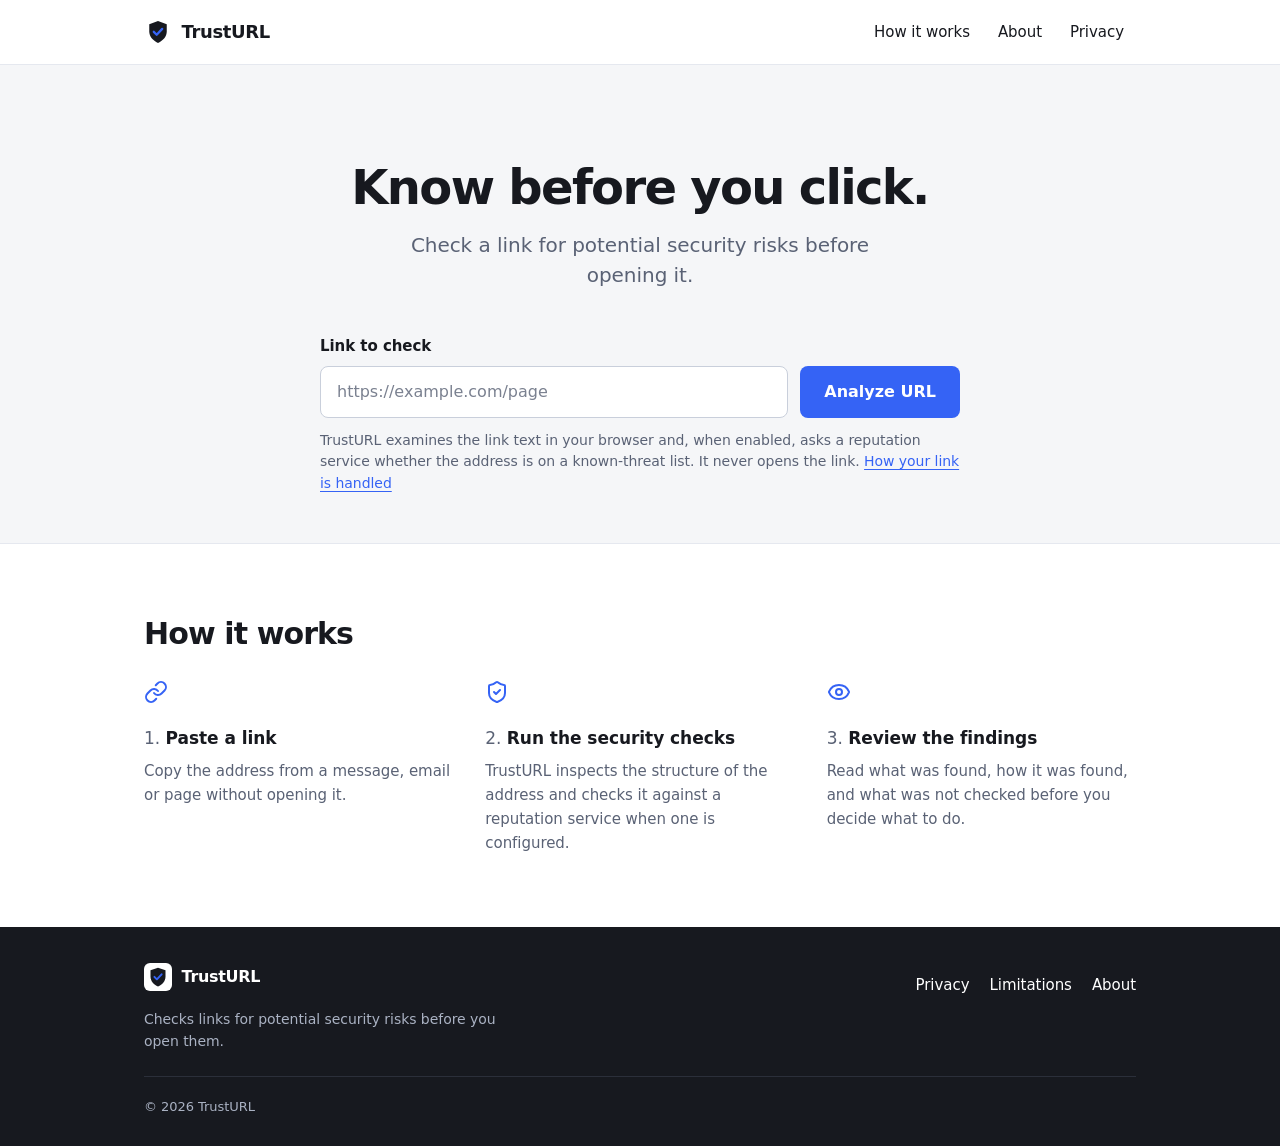
==== index.html @ 1fcb6b91 "Initial commit - TrustURL" ====
<!doctype html>
<html lang="en">
<head>
<meta charset="utf-8">
<meta name="viewport" content="width=device-width, initial-scale=1">
<title>TrustURL: Know before you click</title>
<meta name="description" content="Check a link for potential security risks before opening it.">
<link rel="icon" href="assets/icons/logo.svg" type="image/svg+xml">
<link rel="stylesheet" href="assets/css/styles.css">
<script type="module" src="assets/js/app.js"></script>
</head>
<body>
<a class="skip-link" href="#main">Skip to content</a>
<header class="site-header">
  <div class="container">
    <a class="brand" href="index.html"><img src="assets/icons/logo.svg" alt="" width="28" height="28"><span>TrustURL</span></a>
    <nav class="nav" aria-label="Main">
      <a href="index.html#how-it-works">How it works</a>
      <a href="about.html">About</a>
      <a href="privacy.html">Privacy</a>
    </nav>
  </div>
</header>
<main id="main">
  <section class="hero" aria-labelledby="page-title">
    <div class="narrow">
      <h1 id="page-title">Know before you click.</h1>
      <p class="lede">Check a link for potential security risks before opening it.</p>
      <form id="url-form" class="analyzer" novalidate>
        <label for="url-input">Link to check</label>
        <div class="field-row">
          <input id="url-input" name="url" type="text" inputmode="url" autocomplete="off" autocapitalize="off" autocorrect="off" spellcheck="false" maxlength="2048" placeholder="https://example.com/page" aria-describedby="url-help url-error">
          <button id="analyze-btn" class="btn" type="submit"><span class="btn-icon" aria-hidden="true"></span><span class="btn-label">Analyze URL</span></button>
        </div>
        <p id="url-error" class="error" role="alert" hidden></p>
        <p id="url-help" class="helper">TrustURL examines the link text in your browser and, when enabled, asks a reputation service whether the address is on a known-threat list. It never opens the link. <a href="privacy.html">How your link is handled</a></p>
      </form>
    </div>
  </section>
  <p id="status" class="visually-hidden" role="status" aria-live="polite"></p>
  <div class="report-wrap">
    <div id="report" class="report" tabindex="-1" aria-label="Analysis report" hidden></div>
  </div>
  <section id="how-it-works" class="section" aria-labelledby="how-title">
    <div class="container">
      <h2 id="how-title" class="section-title">How it works</h2>
      <ol class="steps">
        <li class="step"><svg class="icon" viewBox="0 0 24 24" aria-hidden="true" focusable="false"><path d="M10 13a5 5 0 0 0 7.54.54l3-3a5 5 0 0 0-7.07-7.07l-1.72 1.71"/><path d="M14 11a5 5 0 0 0-7.54-.54l-3 3a5 5 0 0 0 7.07 7.07l1.71-1.71"/></svg><h3>Paste a link</h3><p>Copy the address from a message, email or page without opening it.</p></li>
        <li class="step"><svg class="icon" viewBox="0 0 24 24" aria-hidden="true" focusable="false"><path d="M20 13c0 5-3.5 7.5-7.66 8.95a1 1 0 0 1-.67-.01C7.5 20.5 4 18 4 13V6a1 1 0 0 1 1-1c2 0 4.5-1.2 6.24-2.72a1.17 1.17 0 0 1 1.52 0C14.51 3.81 17 5 19 5a1 1 0 0 1 1 1z"/><path d="m9 12 2 2 4-4"/></svg><h3>Run the security checks</h3><p>TrustURL inspects the structure of the address and checks it against a reputation service when one is configured.</p></li>
        <li class="step"><svg class="icon" viewBox="0 0 24 24" aria-hidden="true" focusable="false"><path d="M2.06 12.35a1 1 0 0 1 0-.7 10.75 10.75 0 0 1 19.88 0 1 1 0 0 1 0 .7 10.75 10.75 0 0 1-19.88 0"/><path d="M15 12a3 3 0 1 1-6 0 3 3 0 0 1 6 0z"/></svg><h3>Review the findings</h3><p>Read what was found, how it was found, and what was not checked before you decide what to do.</p></li>
      </ol>
    </div>
  </section>
</main>
<footer class="site-footer">
  <div class="container">
    <div class="footer-top">
      <div class="footer-brand">
        <a class="brand" href="index.html"><img src="assets/icons/logo.svg" alt="" width="24" height="24"><span>TrustURL</span></a>
        <p>Checks links for potential security risks before you open them.</p>
      </div>
      <nav class="footer-links" aria-label="Footer">
        <a href="privacy.html">Privacy</a>
        <a href="about.html#limitations">Limitations</a>
        <a href="about.html">About</a>
      </nav>
    </div>
    <p class="copyright">&copy; <span data-year>2026</span> TrustURL</p>
  </div>
</footer>
</body>
</html>
---- assets/css/styles.css ----
/* TrustURL styles. Brand colors are defined once in :root and reused everywhere. */
:root {
  --graphite: #17191F;
  --bg: #F5F6F8;
  --blue: #3563F5;
  --blue-dark: #284FD6;
  --white: #FFFFFF;
  --gray: #737B8C;        /* secondary gray: icons, decorative text */
  --gray-text: #5A6275;   /* darker step of the same gray for small text (WCAG AA on #F5F6F8) */
  --border: #E5E8EF;

  /* Security status colors: used only for findings, always paired with a text label. */
  --ok: #137A4B;  --ok-bg: #E9F6EF;
  --warn: #B45309; --warn-bg: #FEF3E2;
  --risk: #B42318; --risk-bg: #FDECEA;

  --font: Inter, ui-sans-serif, system-ui, -apple-system, "Segoe UI", Roboto, "Helvetica Neue", Arial, sans-serif;
  --radius: 8px;
  --space: 1rem;
  --wrap: 62rem;
  --narrow: 40rem;
}

*, *::before, *::after { box-sizing: border-box; }
html { -webkit-text-size-adjust: 100%; scroll-behavior: smooth; }
body {
  margin: 0; background: var(--bg); color: var(--graphite);
  font: 400 1rem/1.6 var(--font); letter-spacing: -0.003em;
  min-height: 100vh; display: flex; flex-direction: column;
  overflow-wrap: anywhere;
}
main { flex: 1; }
img, svg { max-width: 100%; }
a { color: var(--blue); text-underline-offset: 0.18em; }
a:hover { color: var(--blue-dark); }
:focus-visible { outline: 3px solid var(--blue); outline-offset: 2px; border-radius: 4px; }
.visually-hidden { position: absolute; width: 1px; height: 1px; overflow: hidden; clip: rect(0 0 0 0); white-space: nowrap; }
.skip-link { position: absolute; left: 1rem; top: -4rem; background: var(--graphite); color: var(--white); padding: .6rem 1rem; border-radius: var(--radius); z-index: 10; }
.skip-link:focus { top: 1rem; color: var(--white); }

.container { width: min(100% - 2rem, var(--wrap)); margin-inline: auto; }
.narrow { width: min(100% - 2rem, var(--narrow)); margin-inline: auto; }
.report-wrap { width: min(100% - 2rem, 48rem); margin-inline: auto; }

.icon { width: 1.25rem; height: 1.25rem; flex: none; fill: none; stroke: currentColor; stroke-width: 2; stroke-linecap: round; stroke-linejoin: round; }

/* Header */
.site-header { background: var(--white); border-bottom: 1px solid var(--border); }
.site-header .container { display: flex; align-items: center; justify-content: space-between; gap: 1rem; min-height: 4rem; flex-wrap: wrap; padding-block: .5rem; }
.brand { display: inline-flex; align-items: center; gap: .6rem; color: var(--graphite); text-decoration: none; font-weight: 650; font-size: 1.125rem; letter-spacing: -0.02em; }
.brand:hover { color: var(--graphite); }
.brand img { width: 1.75rem; height: 1.75rem; display: block; }
.nav { display: flex; gap: .25rem; flex-wrap: wrap; }
.nav a { color: var(--graphite); text-decoration: none; font-size: .9375rem; font-weight: 500; padding: .6rem .75rem; border-radius: var(--radius); min-height: 2.75rem; display: inline-flex; align-items: center; }
.nav a:hover { background: var(--bg); color: var(--graphite); }
.nav a[aria-current="page"] { color: var(--blue); }

/* Hero and form */
.hero { padding: clamp(3rem, 9vw, 6rem) 0 clamp(2rem, 5vw, 3rem); text-align: center; }
h1 { margin: 0; font-size: clamp(2.125rem, 5.5vw, 3rem); line-height: 1.1; font-weight: 700; letter-spacing: -0.035em; }
.lede { margin: 1rem auto 0; max-width: 32rem; color: var(--gray-text); font-size: clamp(1.0625rem, 2.4vw, 1.25rem); line-height: 1.5; }
.analyzer { margin-top: clamp(2rem, 5vw, 2.75rem); text-align: left; }
.analyzer label { display: block; font-size: .9375rem; font-weight: 600; margin-bottom: .5rem; }
.field-row { display: flex; gap: .75rem; }
.field-row input { flex: 1; min-width: 0; height: 3.25rem; padding: 0 1rem; font: inherit; color: var(--graphite); background: var(--white); border: 1px solid #C9CFDB; border-radius: var(--radius); }
.field-row input::placeholder { color: var(--gray-text); opacity: .8; }
.field-row input:hover { border-color: var(--gray); }
.field-row input:focus-visible { outline: 3px solid rgba(53, 99, 245, .35); outline-offset: 0; border-color: var(--blue); }
.field-row input[aria-invalid="true"] { border-color: var(--risk); }
.btn { display: inline-flex; align-items: center; justify-content: center; gap: .5rem; height: 3.25rem; min-width: 9.5rem; padding: 0 1.5rem; font: inherit; font-weight: 600; color: var(--white); background: var(--blue); border: 0; border-radius: var(--radius); cursor: pointer; transition: background-color .15s; }
.btn:hover { background: var(--blue-dark); }
.btn:active { background: #1F3FB0; transform: translateY(1px); }
.btn:disabled { cursor: progress; background: var(--blue); opacity: .75; }
.btn .btn-icon { display: none; }
.btn.is-loading .btn-icon { display: inline-flex; }
.spin { animation: spin .9s linear infinite; }
@keyframes spin { to { transform: rotate(360deg); } }
.error { margin: .625rem 0 0; color: var(--risk); font-size: .9375rem; font-weight: 500; }
.helper { margin: .75rem 0 0; color: var(--gray-text); font-size: .875rem; line-height: 1.55; }

/* Report */
.report { padding-bottom: 3rem; display: grid; gap: 1rem; outline: none; }
.report[hidden] { display: none; }
.card { background: var(--white); border: 1px solid var(--border); border-radius: var(--radius); padding: clamp(1.125rem, 3vw, 1.75rem); }
.card-title { margin: 0 0 1rem; font-size: 1.0625rem; font-weight: 650; letter-spacing: -0.01em; }
.section-label { margin: 0 0 .125rem; font-size: .875rem; color: var(--gray-text); font-weight: 500; }
.overall { border-left: 4px solid var(--gray); }
.overall-head { display: flex; gap: .875rem; align-items: flex-start; }
.overall-icon { width: 2rem; height: 2rem; margin-top: .25rem; color: var(--gray-text); }
.overall-title { margin: 0; font-size: clamp(1.375rem, 3.5vw, 1.75rem); line-height: 1.2; font-weight: 700; letter-spacing: -0.025em; }
.overall-summary { margin: .875rem 0 0; color: var(--graphite); max-width: 42rem; }
.overall.tone-ok { border-left-color: var(--ok); } .overall.tone-ok .overall-icon { color: var(--ok); }
.overall.tone-warn { border-left-color: var(--warn); } .overall.tone-warn .overall-icon { color: var(--warn); }
.overall.tone-risk { border-left-color: var(--risk); } .overall.tone-risk .overall-icon { color: var(--risk); }

.checks { list-style: none; margin: 0; padding: 0; }
.check { display: flex; gap: .875rem; padding: 1rem 0; border-top: 1px solid var(--border); }
.check:first-child { border-top: 0; padding-top: 0; }
.check:last-child { padding-bottom: 0; }
.check-icon { color: var(--gray); margin-top: .125rem; }
.check-body { flex: 1; min-width: 0; }
.check-row { display: flex; justify-content: space-between; align-items: center; gap: .5rem 1rem; flex-wrap: wrap; }
.check-title { margin: 0; font-size: 1rem; font-weight: 600; }
.check-summary { margin: .25rem 0 0; color: var(--graphite); font-size: .9375rem; }
.check-source { margin: .375rem 0 0; color: var(--gray-text); font-size: .8125rem; }
.badge { display: inline-flex; align-items: center; gap: .3rem; padding: .15rem .6rem .15rem .45rem; border-radius: 999px; font-size: .8125rem; font-weight: 600; background: var(--bg); color: var(--gray-text); border: 1px solid var(--border); }
.badge .icon { width: 1rem; height: 1rem; }
.status-ok .badge { background: var(--ok-bg); color: var(--ok); border-color: transparent; }
.status-warn .badge { background: var(--warn-bg); color: var(--warn); border-color: transparent; }
.status-risk .badge { background: var(--risk-bg); color: var(--risk); border-color: transparent; }

.details { margin: 0; }
.detail-row { display: grid; grid-template-columns: 11rem 1fr; gap: .25rem 1rem; padding: .625rem 0; border-top: 1px solid var(--border); font-size: .9375rem; }
.detail-row:first-child { border-top: 0; padding-top: 0; }
.detail-row dt { color: var(--gray-text); }
.detail-row dd { margin: 0; font-family: ui-monospace, SFMono-Regular, Menlo, Consolas, monospace; font-size: .875rem; word-break: break-all; }
.next-steps { margin: 0; padding-left: 1.25rem; display: grid; gap: .5rem; }
.next-steps li::marker { color: var(--blue); }

/* How it works */
.section { padding: clamp(2.5rem, 7vw, 4.5rem) 0; border-top: 1px solid var(--border); background: var(--white); }
h2.section-title { margin: 0 0 1.75rem; font-size: clamp(1.5rem, 3.5vw, 1.875rem); letter-spacing: -0.03em; line-height: 1.2; }
.steps { list-style: none; margin: 0; padding: 0; display: grid; grid-template-columns: repeat(3, 1fr); gap: 2rem; counter-reset: step; }
.step .icon { width: 1.5rem; height: 1.5rem; color: var(--blue); }
.step h3 { margin: .875rem 0 .375rem; font-size: 1.0625rem; font-weight: 650; }
.step h3::before { counter-increment: step; content: counter(step) ". "; color: var(--gray-text); font-weight: 500; }
.step p { margin: 0; color: var(--gray-text); font-size: .9375rem; }

/* Content pages */
.page { padding: clamp(2.5rem, 7vw, 4.5rem) 0 clamp(3rem, 8vw, 5rem); }
.prose { width: min(100% - 2rem, 42rem); margin-inline: auto; }
.prose h1 { font-size: clamp(1.875rem, 4.5vw, 2.5rem); }
.prose h2 { margin: 2.25rem 0 .5rem; font-size: 1.3125rem; letter-spacing: -0.02em; line-height: 1.3; }
.prose p, .prose li { color: var(--graphite); }
.prose ul { padding-left: 1.25rem; }
.prose .meta { color: var(--gray-text); font-size: .9375rem; margin-top: .75rem; }
.not-found { text-align: center; }
.not-found .btn { margin-top: 1.5rem; text-decoration: none; }
.not-found .btn:hover { color: var(--white); }

/* Footer */
.site-footer { background: var(--graphite); color: #C9CFDB; padding: 2.25rem 0 1.75rem; font-size: .9375rem; }
.footer-top { display: flex; justify-content: space-between; gap: 1.5rem 3rem; flex-wrap: wrap; }
.footer-brand .brand { color: var(--white); font-size: 1rem; }
.footer-brand .brand img { background: var(--white); border-radius: 6px; padding: 2px; }
.footer-brand p { margin: .625rem 0 0; max-width: 24rem; color: #AAB2C3; font-size: .875rem; }
.footer-links { display: flex; gap: .25rem 1.25rem; flex-wrap: wrap; align-content: flex-start; }
.footer-links a { color: var(--white); text-decoration: none; padding: .5rem 0; min-height: 2.75rem; display: inline-flex; align-items: center; }
.footer-links a:hover { text-decoration: underline; color: var(--white); }
.site-footer :focus-visible { outline-color: #8FA8FF; }
.copyright { margin: 1.5rem 0 0; padding-top: 1.25rem; border-top: 1px solid #2B2F3A; color: #AAB2C3; font-size: .8125rem; }

@media (max-width: 40rem) {
  .field-row { flex-direction: column; }
  .btn { width: 100%; }
  .steps { grid-template-columns: 1fr; gap: 1.5rem; }
  .detail-row { grid-template-columns: 1fr; gap: 0; }
  .site-header .container { justify-content: center; }
  .overall-icon { width: 1.75rem; height: 1.75rem; }
}
@media (prefers-reduced-motion: reduce) {
  html { scroll-behavior: auto; }
  .spin { animation: none; }
  .btn { transition: none; }
}
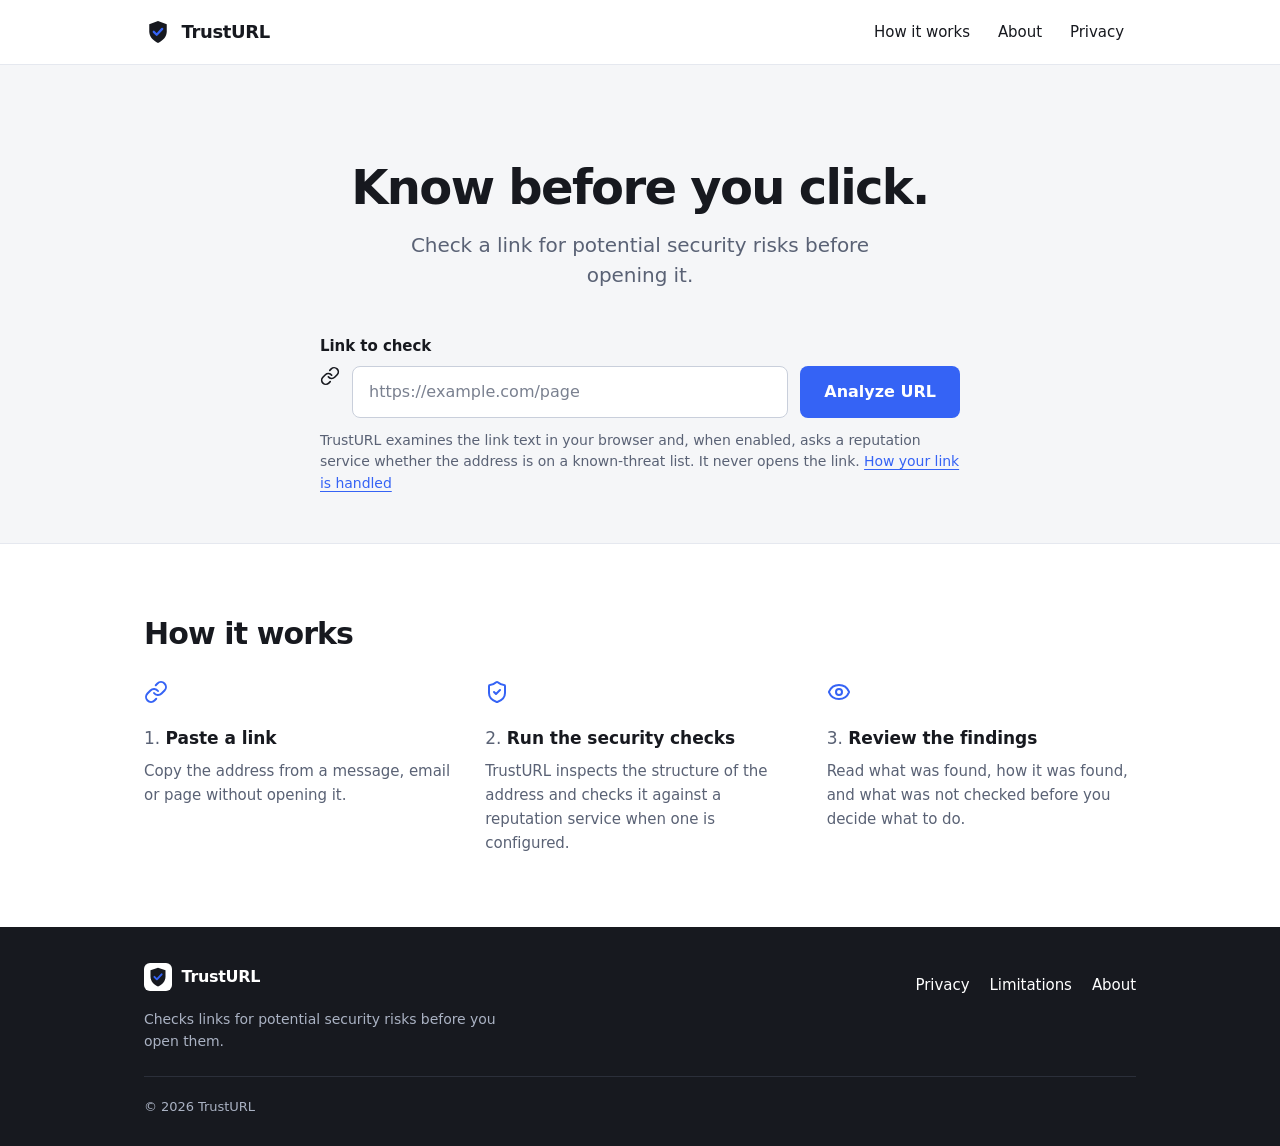
==== commit f6336232: "Update index.html" ====
--- a/index.html
+++ b/index.html
@@ -29,8 +29,9 @@
       <form id="url-form" class="analyzer" novalidate>
         <label for="url-input">Link to check</label>
         <div class="field-row">
-          <input id="url-input" name="url" type="text" inputmode="url" autocomplete="off" autocapitalize="off" autocorrect="off" spellcheck="false" maxlength="2048" placeholder="https://example.com/page" aria-describedby="url-help url-error">
-          <button id="analyze-btn" class="btn" type="submit"><span class="btn-icon" aria-hidden="true"></span><span class="btn-label">Analyze URL</span></button>
+  <span class="field-icon" aria-hidden="true"><svg class="icon" viewBox="0 0 24 24" focusable="false"><path d="M10 13a5 5 0 0 0 7.54.54l3-3a5 5 0 0 0-7.07-7.07l-1.72 1.71"/><path d="M14 11a5 5 0 0 0-7.54-.54l-3 3a5 5 0 0 0 7.07 7.07l1.71-1.71"/></svg></span>
+  <input id="url-input" name="url" type="text" inputmode="url" autocomplete="off" autocapitalize="off" autocorrect="off" spellcheck="false" maxlength="2048" placeholder="https://example.com/page" aria-describedby="url-help url-error">
+  <button id="analyze-btn" class="btn" type="submit"><span class="btn-icon" aria-hidden="true"></span><span class="btn-label">Analyze URL</span></button>
         </div>
         <p id="url-error" class="error" role="alert" hidden></p>
         <p id="url-help" class="helper">TrustURL examines the link text in your browser and, when enabled, asks a reputation service whether the address is on a known-threat list. It never opens the link. <a href="privacy.html">How your link is handled</a></p>
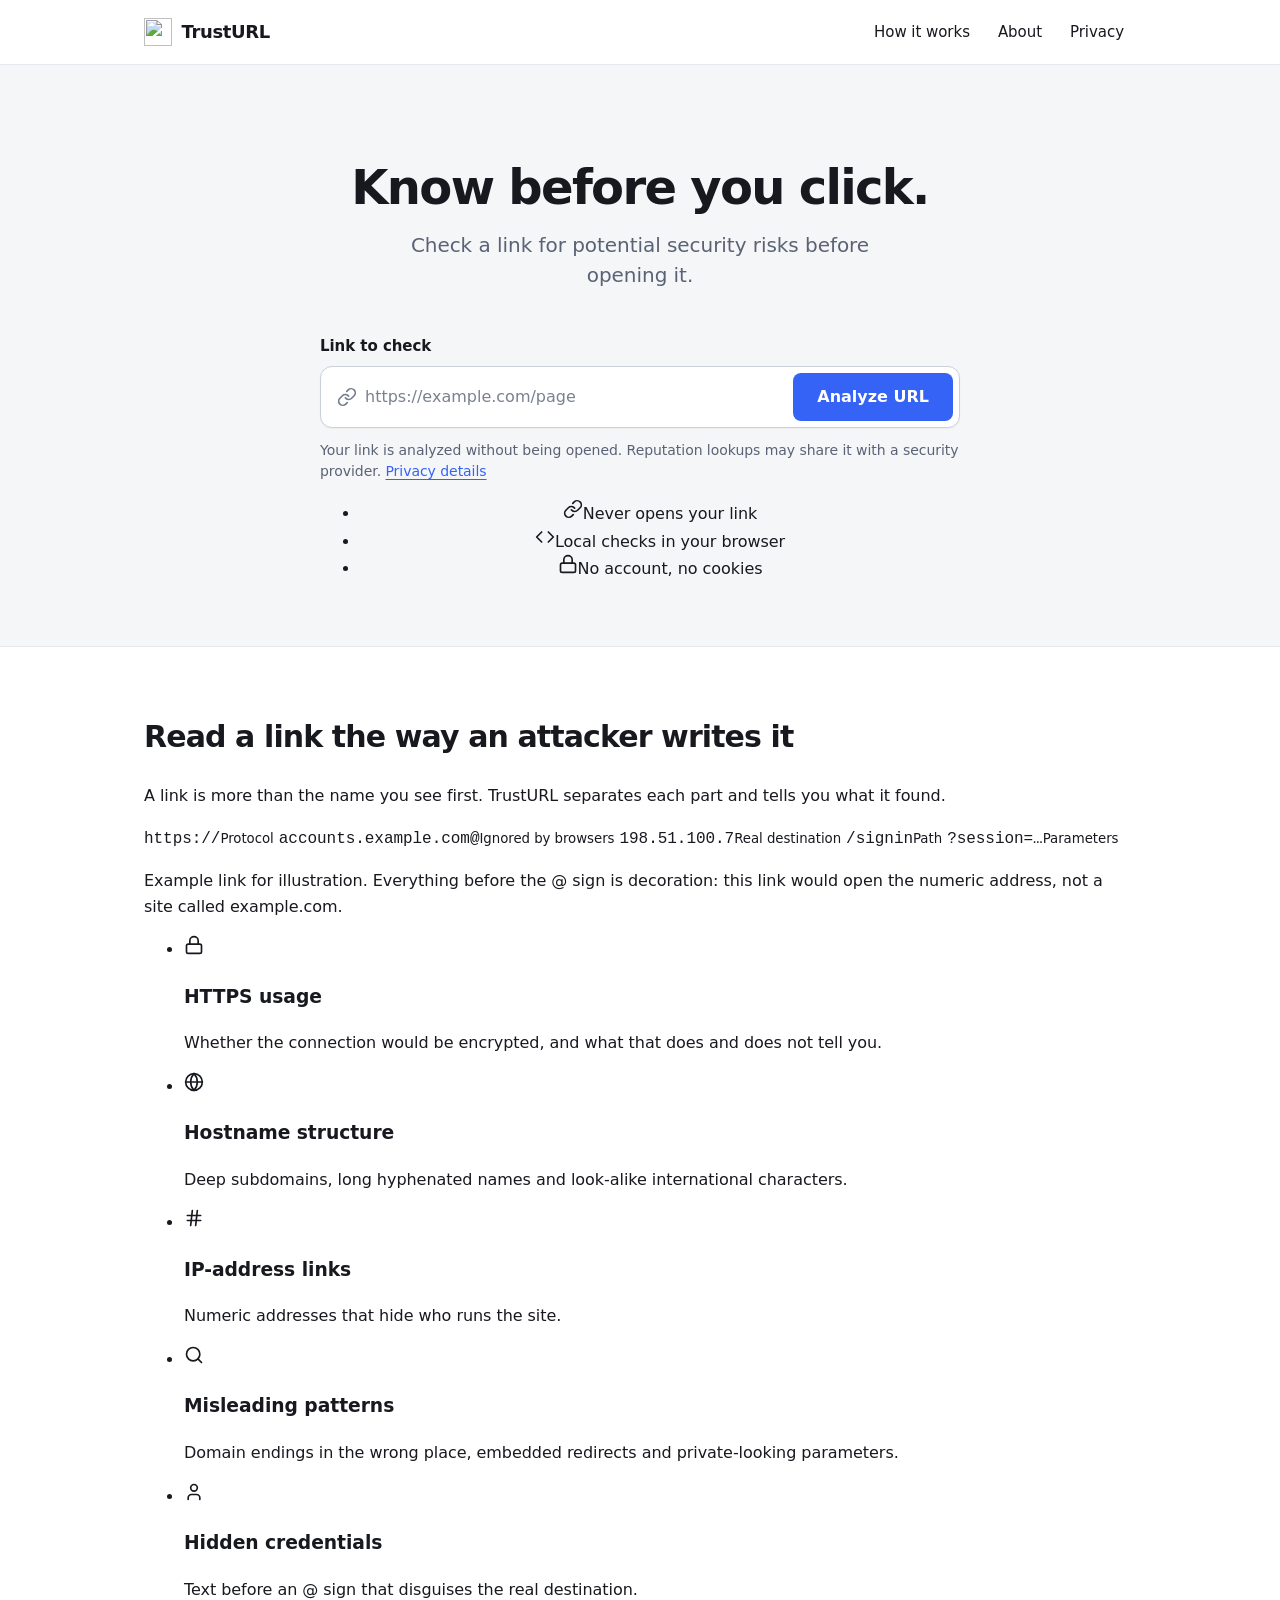
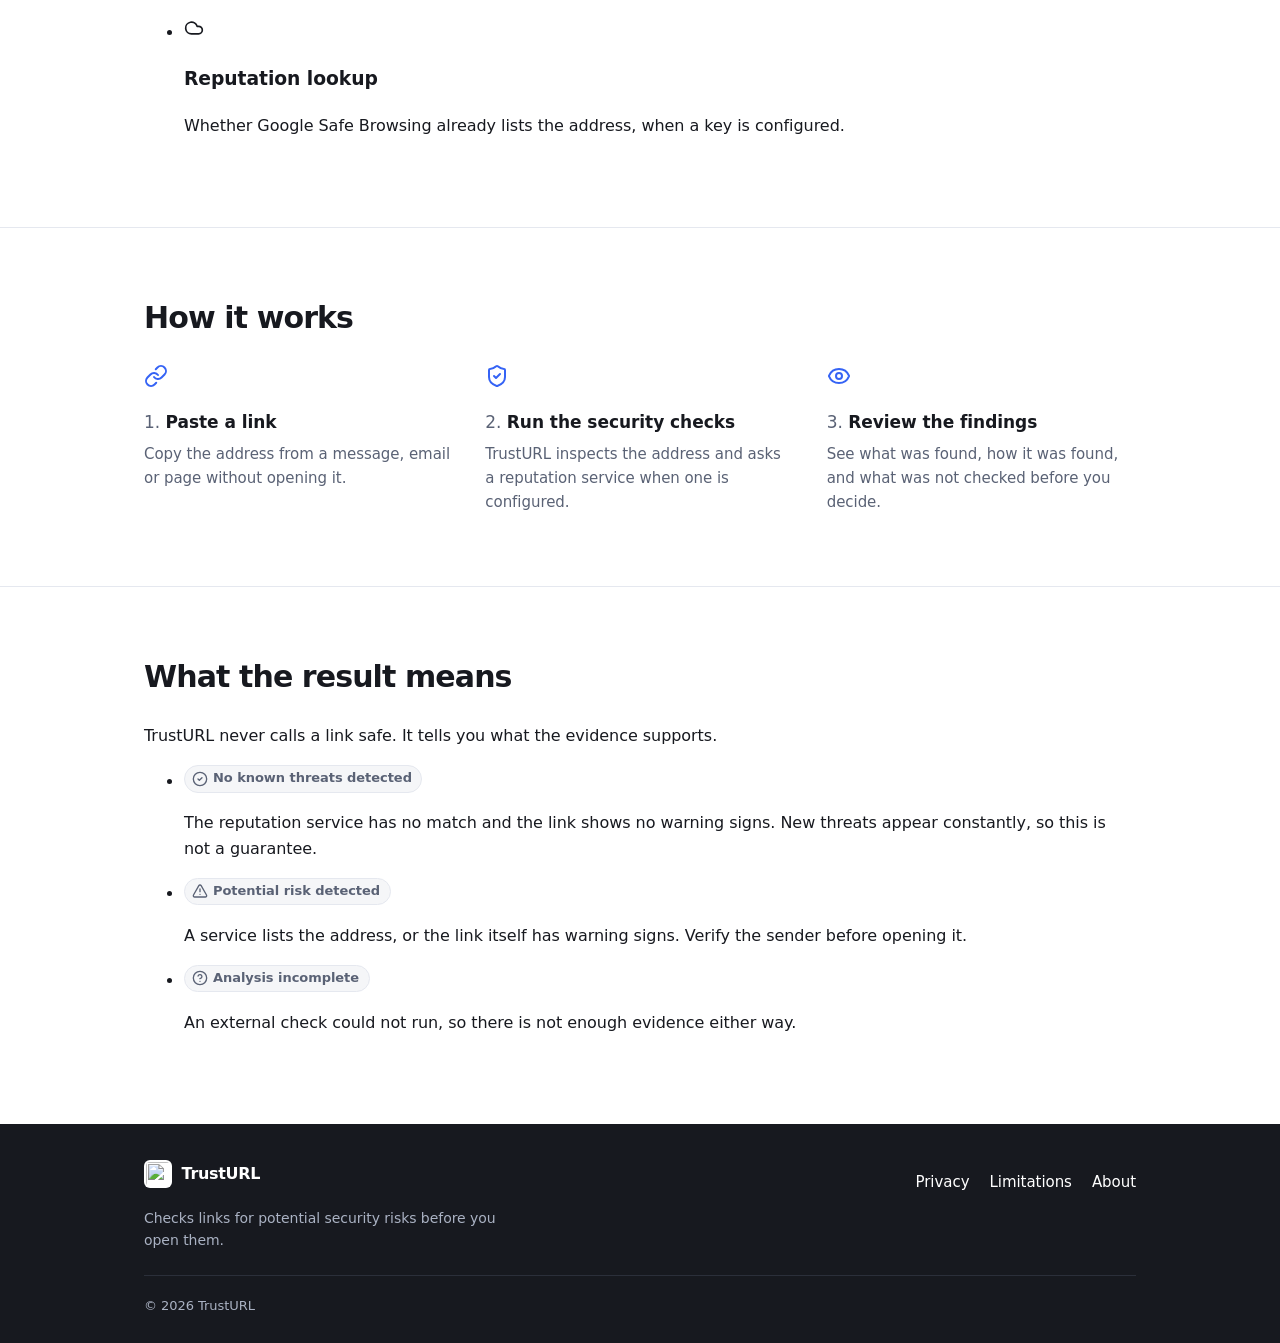
==== commit 1fd5daee: "Update index.html" ====
--- a/index.html
+++ b/index.html
@@ -13,7 +13,7 @@
 <a class="skip-link" href="#main">Skip to content</a>
 <header class="site-header">
   <div class="container">
-    <a class="brand" href="index.html"><img src="assets/icons/logo.svg" alt="" width="28" height="28"><span>TrustURL</span></a>
+    <a class="brand" href="index.html"><img src="assets/icons/logo-light.svg" alt="" width="28" height="28"><span>TrustURL</span></a>
     <nav class="nav" aria-label="Main">
       <a href="index.html#how-it-works">How it works</a>
       <a href="about.html">About</a>
@@ -29,27 +29,74 @@
       <form id="url-form" class="analyzer" novalidate>
         <label for="url-input">Link to check</label>
         <div class="field-row">
-  <span class="field-icon" aria-hidden="true"><svg class="icon" viewBox="0 0 24 24" focusable="false"><path d="M10 13a5 5 0 0 0 7.54.54l3-3a5 5 0 0 0-7.07-7.07l-1.72 1.71"/><path d="M14 11a5 5 0 0 0-7.54-.54l-3 3a5 5 0 0 0 7.07 7.07l1.71-1.71"/></svg></span>
-  <input id="url-input" name="url" type="text" inputmode="url" autocomplete="off" autocapitalize="off" autocorrect="off" spellcheck="false" maxlength="2048" placeholder="https://example.com/page" aria-describedby="url-help url-error">
-  <button id="analyze-btn" class="btn" type="submit"><span class="btn-icon" aria-hidden="true"></span><span class="btn-label">Analyze URL</span></button>
+          <span class="field-icon" aria-hidden="true"><svg class="icon" viewBox="0 0 24 24" aria-hidden="true" focusable="false"><path d="M10 13a5 5 0 0 0 7.54.54l3-3a5 5 0 0 0-7.07-7.07l-1.72 1.71"/><path d="M14 11a5 5 0 0 0-7.54-.54l-3 3a5 5 0 0 0 7.07 7.07l1.71-1.71"/></svg></span>
+          <input id="url-input" name="url" type="text" inputmode="url" autocomplete="off" autocapitalize="off" autocorrect="off" spellcheck="false" maxlength="2048" placeholder="https://example.com/page" aria-describedby="url-help url-error">
+          <button id="analyze-btn" class="btn" type="submit"><span class="btn-icon" aria-hidden="true"></span><span class="btn-label">Analyze URL</span></button>
         </div>
         <p id="url-error" class="error" role="alert" hidden></p>
-        <p id="url-help" class="helper">TrustURL examines the link text in your browser and, when enabled, asks a reputation service whether the address is on a known-threat list. It never opens the link. <a href="privacy.html">How your link is handled</a></p>
+        <p id="url-help" class="helper">Your link is analyzed without being opened. Reputation lookups may share it with a security provider. <a href="privacy.html">Privacy details</a></p>
       </form>
+      <ul class="trust">
+        <li><svg class="icon" viewBox="0 0 24 24" aria-hidden="true" focusable="false"><path d="M10 13a5 5 0 0 0 7.54.54l3-3a5 5 0 0 0-7.07-7.07l-1.72 1.71"/><path d="M14 11a5 5 0 0 0-7.54-.54l-3 3a5 5 0 0 0 7.07 7.07l1.71-1.71"/></svg>Never opens your link</li>
+        <li><svg class="icon" viewBox="0 0 24 24" aria-hidden="true" focusable="false"><path d="m16 18 6-6-6-6"/><path d="m8 6-6 6 6 6"/></svg>Local checks in your browser</li>
+        <li><svg class="icon" viewBox="0 0 24 24" aria-hidden="true" focusable="false"><path d="M5 11h14a2 2 0 0 1 2 2v7a2 2 0 0 1-2 2H5a2 2 0 0 1-2-2v-7a2 2 0 0 1 2-2z"/><path d="M7 11V7a5 5 0 0 1 10 0v4"/></svg>No account, no cookies</li>
+      </ul>
     </div>
   </section>
   <p id="status" class="visually-hidden" role="status" aria-live="polite"></p>
   <div class="report-wrap">
     <div id="report" class="report" tabindex="-1" aria-label="Analysis report" hidden></div>
   </div>
-  <section id="how-it-works" class="section" aria-labelledby="how-title">
+
+  <section id="what-we-check" class="section" aria-labelledby="check-title">
     <div class="container">
-      <h2 id="how-title" class="section-title">How it works</h2>
+      <div class="section-head">
+        <h2 id="check-title" class="section-title">Read a link the way an attacker writes it</h2>
+        <p class="section-intro">A link is more than the name you see first. TrustURL separates each part and tells you what it found.</p>
+      </div>
+      <div class="anatomy">
+        <div class="url-line" role="img" aria-label="Example link split into protocol, text before the at sign, real destination, path and parameters">
+          <span class="seg"><code>https://</code><small>Protocol</small></span>
+          <span class="seg is-key"><code>accounts.example.com@</code><small>Ignored by browsers</small></span>
+          <span class="seg is-key"><code>198.51.100.7</code><small>Real destination</small></span>
+          <span class="seg"><code>/signin</code><small>Path</small></span>
+          <span class="seg"><code>?session=&hellip;</code><small>Parameters</small></span>
+        </div>
+        <p class="anatomy-note">Example link for illustration. Everything before the @ sign is decoration: this link would open the numeric address, not a site called example.com.</p>
+      </div>
+      <ul class="features">
+        <li class="feature"><span class="tile"><svg class="icon" viewBox="0 0 24 24" aria-hidden="true" focusable="false"><path d="M5 11h14a2 2 0 0 1 2 2v7a2 2 0 0 1-2 2H5a2 2 0 0 1-2-2v-7a2 2 0 0 1 2-2z"/><path d="M7 11V7a5 5 0 0 1 10 0v4"/></svg></span><h3>HTTPS usage</h3><p>Whether the connection would be encrypted, and what that does and does not tell you.</p></li>
+        <li class="feature"><span class="tile"><svg class="icon" viewBox="0 0 24 24" aria-hidden="true" focusable="false"><path d="M22 12a10 10 0 1 1-20 0 10 10 0 0 1 20 0z"/><path d="M12 2a14.5 14.5 0 0 0 0 20 14.5 14.5 0 0 0 0-20"/><path d="M2 12h20"/></svg></span><h3>Hostname structure</h3><p>Deep subdomains, long hyphenated names and look-alike international characters.</p></li>
+        <li class="feature"><span class="tile"><svg class="icon" viewBox="0 0 24 24" aria-hidden="true" focusable="false"><path d="M4 9h16"/><path d="M4 15h16"/><path d="M10 3 8 21"/><path d="M16 3l-2 18"/></svg></span><h3>IP-address links</h3><p>Numeric addresses that hide who runs the site.</p></li>
+        <li class="feature"><span class="tile"><svg class="icon" viewBox="0 0 24 24" aria-hidden="true" focusable="false"><path d="M19 11a8 8 0 1 1-16 0 8 8 0 0 1 16 0z"/><path d="m21 21-4.3-4.3"/></svg></span><h3>Misleading patterns</h3><p>Domain endings in the wrong place, embedded redirects and private-looking parameters.</p></li>
+        <li class="feature"><span class="tile"><svg class="icon" viewBox="0 0 24 24" aria-hidden="true" focusable="false"><path d="M19 21v-2a4 4 0 0 0-4-4H9a4 4 0 0 0-4 4v2"/><path d="M16 7a4 4 0 1 1-8 0 4 4 0 0 1 8 0z"/></svg></span><h3>Hidden credentials</h3><p>Text before an @ sign that disguises the real destination.</p></li>
+        <li class="feature"><span class="tile"><svg class="icon" viewBox="0 0 24 24" aria-hidden="true" focusable="false"><path d="M17.5 19H9a7 7 0 1 1 6.71-9h1.79a4.5 4.5 0 1 1 0 9Z"/></svg></span><h3>Reputation lookup</h3><p>Whether Google Safe Browsing already lists the address, when a key is configured.</p></li>
+      </ul>
+    </div>
+  </section>
+
+  <section id="how-it-works" class="section alt" aria-labelledby="how-title">
+    <div class="container">
+      <div class="section-head"><h2 id="how-title" class="section-title">How it works</h2></div>
       <ol class="steps">
-        <li class="step"><svg class="icon" viewBox="0 0 24 24" aria-hidden="true" focusable="false"><path d="M10 13a5 5 0 0 0 7.54.54l3-3a5 5 0 0 0-7.07-7.07l-1.72 1.71"/><path d="M14 11a5 5 0 0 0-7.54-.54l-3 3a5 5 0 0 0 7.07 7.07l1.71-1.71"/></svg><h3>Paste a link</h3><p>Copy the address from a message, email or page without opening it.</p></li>
-        <li class="step"><svg class="icon" viewBox="0 0 24 24" aria-hidden="true" focusable="false"><path d="M20 13c0 5-3.5 7.5-7.66 8.95a1 1 0 0 1-.67-.01C7.5 20.5 4 18 4 13V6a1 1 0 0 1 1-1c2 0 4.5-1.2 6.24-2.72a1.17 1.17 0 0 1 1.52 0C14.51 3.81 17 5 19 5a1 1 0 0 1 1 1z"/><path d="m9 12 2 2 4-4"/></svg><h3>Run the security checks</h3><p>TrustURL inspects the structure of the address and checks it against a reputation service when one is configured.</p></li>
-        <li class="step"><svg class="icon" viewBox="0 0 24 24" aria-hidden="true" focusable="false"><path d="M2.06 12.35a1 1 0 0 1 0-.7 10.75 10.75 0 0 1 19.88 0 1 1 0 0 1 0 .7 10.75 10.75 0 0 1-19.88 0"/><path d="M15 12a3 3 0 1 1-6 0 3 3 0 0 1 6 0z"/></svg><h3>Review the findings</h3><p>Read what was found, how it was found, and what was not checked before you decide what to do.</p></li>
+        <li class="step"><span class="tile"><svg class="icon" viewBox="0 0 24 24" aria-hidden="true" focusable="false"><path d="M10 13a5 5 0 0 0 7.54.54l3-3a5 5 0 0 0-7.07-7.07l-1.72 1.71"/><path d="M14 11a5 5 0 0 0-7.54-.54l-3 3a5 5 0 0 0 7.07 7.07l1.71-1.71"/></svg></span><h3>Paste a link</h3><p>Copy the address from a message, email or page without opening it.</p></li>
+        <li class="step"><span class="tile"><svg class="icon" viewBox="0 0 24 24" aria-hidden="true" focusable="false"><path d="M20 13c0 5-3.5 7.5-7.66 8.95a1 1 0 0 1-.67-.01C7.5 20.5 4 18 4 13V6a1 1 0 0 1 1-1c2 0 4.5-1.2 6.24-2.72a1.17 1.17 0 0 1 1.52 0C14.51 3.81 17 5 19 5a1 1 0 0 1 1 1z"/><path d="m9 12 2 2 4-4"/></svg></span><h3>Run the security checks</h3><p>TrustURL inspects the address and asks a reputation service when one is configured.</p></li>
+        <li class="step"><span class="tile"><svg class="icon" viewBox="0 0 24 24" aria-hidden="true" focusable="false"><path d="M2.06 12.35a1 1 0 0 1 0-.7 10.75 10.75 0 0 1 19.88 0 1 1 0 0 1 0 .7 10.75 10.75 0 0 1-19.88 0"/><path d="M15 12a3 3 0 1 1-6 0 3 3 0 0 1 6 0z"/></svg></span><h3>Review the findings</h3><p>See what was found, how it was found, and what was not checked before you decide.</p></li>
       </ol>
+    </div>
+  </section>
+
+  <section class="section" aria-labelledby="result-title">
+    <div class="container">
+      <div class="section-head">
+        <h2 id="result-title" class="section-title">What the result means</h2>
+        <p class="section-intro">TrustURL never calls a link safe. It tells you what the evidence supports.</p>
+      </div>
+      <ul class="outcomes">
+        <li class="outcome"><span class="badge is-ok"><svg class="icon" viewBox="0 0 24 24" aria-hidden="true" focusable="false"><path d="M22 12a10 10 0 1 1-20 0 10 10 0 0 1 20 0z"/><path d="m9 12 2 2 4-4"/></svg>No known threats detected</span><p>The reputation service has no match and the link shows no warning signs. New threats appear constantly, so this is not a guarantee.</p></li>
+        <li class="outcome"><span class="badge is-warn"><svg class="icon" viewBox="0 0 24 24" aria-hidden="true" focusable="false"><path d="m21.73 18-8-14a2 2 0 0 0-3.48 0l-8 14A2 2 0 0 0 4 21h16a2 2 0 0 0 1.73-3"/><path d="M12 9v4"/><path d="M12 17h.01"/></svg>Potential risk detected</span><p>A service lists the address, or the link itself has warning signs. Verify the sender before opening it.</p></li>
+        <li class="outcome"><span class="badge"><svg class="icon" viewBox="0 0 24 24" aria-hidden="true" focusable="false"><path d="M22 12a10 10 0 1 1-20 0 10 10 0 0 1 20 0z"/><path d="M9.09 9a3 3 0 0 1 5.83 1c0 2-3 3-3 3"/><path d="M12 17h.01"/></svg>Analysis incomplete</span><p>An external check could not run, so there is not enough evidence either way.</p></li>
+      </ul>
     </div>
   </section>
 </main>
@@ -57,7 +104,7 @@
   <div class="container">
     <div class="footer-top">
       <div class="footer-brand">
-        <a class="brand" href="index.html"><img src="assets/icons/logo.svg" alt="" width="24" height="24"><span>TrustURL</span></a>
+        <a class="brand" href="index.html"><img src="assets/icons/logo-light.svg" alt="" width="24" height="24"><span>TrustURL</span></a>
         <p>Checks links for potential security risks before you open them.</p>
       </div>
       <nav class="footer-links" aria-label="Footer">
--- a/assets/css/styles.css
+++ b/assets/css/styles.css
@@ -61,12 +61,14 @@
 .lede { margin: 1rem auto 0; max-width: 32rem; color: var(--gray-text); font-size: clamp(1.0625rem, 2.4vw, 1.25rem); line-height: 1.5; }
 .analyzer { margin-top: clamp(2rem, 5vw, 2.75rem); text-align: left; }
 .analyzer label { display: block; font-size: .9375rem; font-weight: 600; margin-bottom: .5rem; }
-.field-row { display: flex; gap: .75rem; }
-.field-row input { flex: 1; min-width: 0; height: 3.25rem; padding: 0 1rem; font: inherit; color: var(--graphite); background: var(--white); border: 1px solid #C9CFDB; border-radius: var(--radius); }
+.field-row { display: flex; align-items: center; gap: .5rem; padding: .375rem .375rem .375rem 1rem; background: var(--white); border: 1px solid #C9CFDB; border-radius: 12px; box-shadow: 0 1px 2px rgba(23, 25, 31, .04); transition: border-color .15s, box-shadow .15s; }
+.field-row:hover { border-color: var(--gray); }
+.field-row:focus-within { border-color: var(--blue); box-shadow: 0 0 0 3px rgba(53, 99, 245, .2); }
+.field-row:has(input[aria-invalid="true"]) { border-color: var(--risk); }
+.field-icon { display: flex; color: var(--gray); }
+.field-row input { flex: 1; min-width: 0; height: 3rem; padding: 0; font: inherit; color: var(--graphite); background: transparent; border: 0; outline: none; }
 .field-row input::placeholder { color: var(--gray-text); opacity: .8; }
-.field-row input:hover { border-color: var(--gray); }
-.field-row input:focus-visible { outline: 3px solid rgba(53, 99, 245, .35); outline-offset: 0; border-color: var(--blue); }
-.field-row input[aria-invalid="true"] { border-color: var(--risk); }
+.field-row .btn { height: 3rem; border-radius: 8px; }
 .btn { display: inline-flex; align-items: center; justify-content: center; gap: .5rem; height: 3.25rem; min-width: 9.5rem; padding: 0 1.5rem; font: inherit; font-weight: 600; color: var(--white); background: var(--blue); border: 0; border-radius: var(--radius); cursor: pointer; transition: background-color .15s; }
 .btn:hover { background: var(--blue-dark); }
 .btn:active { background: #1F3FB0; transform: translateY(1px); }
@@ -151,7 +153,9 @@
 .copyright { margin: 1.5rem 0 0; padding-top: 1.25rem; border-top: 1px solid #2B2F3A; color: #AAB2C3; font-size: .8125rem; }
 
 @media (max-width: 40rem) {
-  .field-row { flex-direction: column; }
+  .field-row { flex-wrap: wrap; padding: .5rem; }
+.field-row input { flex: 1 1 calc(100% - 2rem); }
+.field-row .btn { flex: 1 1 100%; }
   .btn { width: 100%; }
   .steps { grid-template-columns: 1fr; gap: 1.5rem; }
   .detail-row { grid-template-columns: 1fr; gap: 0; }
